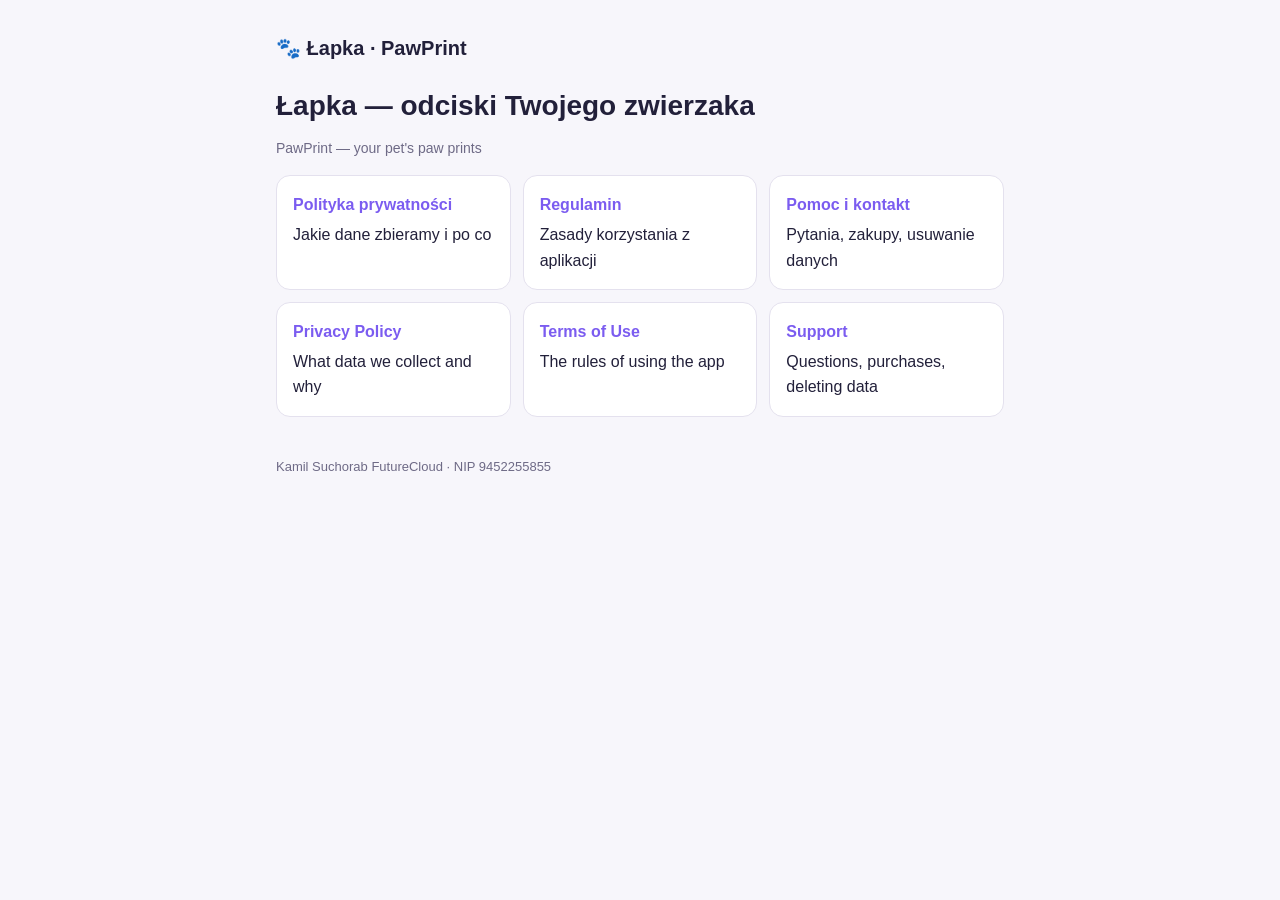
==== index.html @ 917d4a0d "Strony: 2026-11-10" ====
<!doctype html>
<html lang="pl">
<head>
  <meta charset="utf-8">
  <meta name="viewport" content="width=device-width, initial-scale=1">
  <title>Łapka · PawPrint</title>
  <link rel="stylesheet" href="style.css">
</head>
<body>
<main>
  <header><a class="brand" href="./">🐾 Łapka · PawPrint</a></header>
  <h1>Łapka — odciski Twojego zwierzaka</h1>
  <p class="muted">PawPrint — your pet's paw prints</p>
  <div class="cards">
    <a href="pl/privacy.html"><strong>Polityka prywatności</strong>Jakie dane zbieramy i po co</a>
    <a href="pl/terms.html"><strong>Regulamin</strong>Zasady korzystania z aplikacji</a>
    <a href="pl/support.html"><strong>Pomoc i kontakt</strong>Pytania, zakupy, usuwanie danych</a>
    <a href="en/privacy.html"><strong>Privacy Policy</strong>What data we collect and why</a>
    <a href="en/terms.html"><strong>Terms of Use</strong>The rules of using the app</a>
    <a href="en/support.html"><strong>Support</strong>Questions, purchases, deleting data</a>
  </div>
  <footer>Kamil Suchorab FutureCloud · NIP 9452255855</footer>
</main>
</body>
</html>
---- style.css ----
:root {
  --bg: #f7f6fb;
  --panel: #ffffff;
  --fg: #22203a;
  --muted: #6e6a86;
  --line: #e4e1ee;
  --accent: #7b5cf0;
  --todo: #fff1b8;
  color-scheme: light dark;
}
@media (prefers-color-scheme: dark) {
  :root { --bg: #15141c; --panel: #1f1d29; --fg: #ecebf3; --muted: #a19db5; --line: #322f40; --accent: #a48cff; --todo: #5a4a10; }
}
* { box-sizing: border-box; }
body {
  margin: 0;
  background: var(--bg);
  color: var(--fg);
  font: 16px/1.6 -apple-system, BlinkMacSystemFont, "SF Pro Text", "Segoe UI", Roboto, sans-serif;
}
main { max-width: 760px; margin: 0 auto; padding: 32px 16px 64px; }
header { display: flex; justify-content: space-between; align-items: center; gap: 12px; margin-bottom: 24px; }
header a.brand { font-weight: 700; font-size: 20px; color: var(--fg); text-decoration: none; }
nav { display: flex; flex-wrap: wrap; gap: 14px; font-size: 14px; }
a { color: var(--accent); }
h1 { font-size: 28px; line-height: 1.25; margin: 0 0 6px; }
h2 { font-size: 19px; margin: 32px 0 8px; }
.muted { color: var(--muted); font-size: 14px; }
section { background: var(--panel); border: 1px solid var(--line); border-radius: 14px; padding: 4px 20px 16px; margin-top: 16px; }
table { width: 100%; border-collapse: collapse; font-size: 15px; }
th, td { text-align: left; padding: 8px 6px; border-bottom: 1px solid var(--line); vertical-align: top; }
th { color: var(--muted); font-weight: 600; font-size: 13px; }
.todo { background: var(--todo); padding: 0 4px; border-radius: 4px; font-weight: 600; }
.cards { display: grid; grid-template-columns: repeat(auto-fit, minmax(200px, 1fr)); gap: 12px; margin-top: 16px; }
.cards a { display: block; background: var(--panel); border: 1px solid var(--line); border-radius: 14px; padding: 16px; text-decoration: none; color: var(--fg); }
.cards a strong { display: block; color: var(--accent); margin-bottom: 4px; }
footer { margin-top: 40px; color: var(--muted); font-size: 13px; }
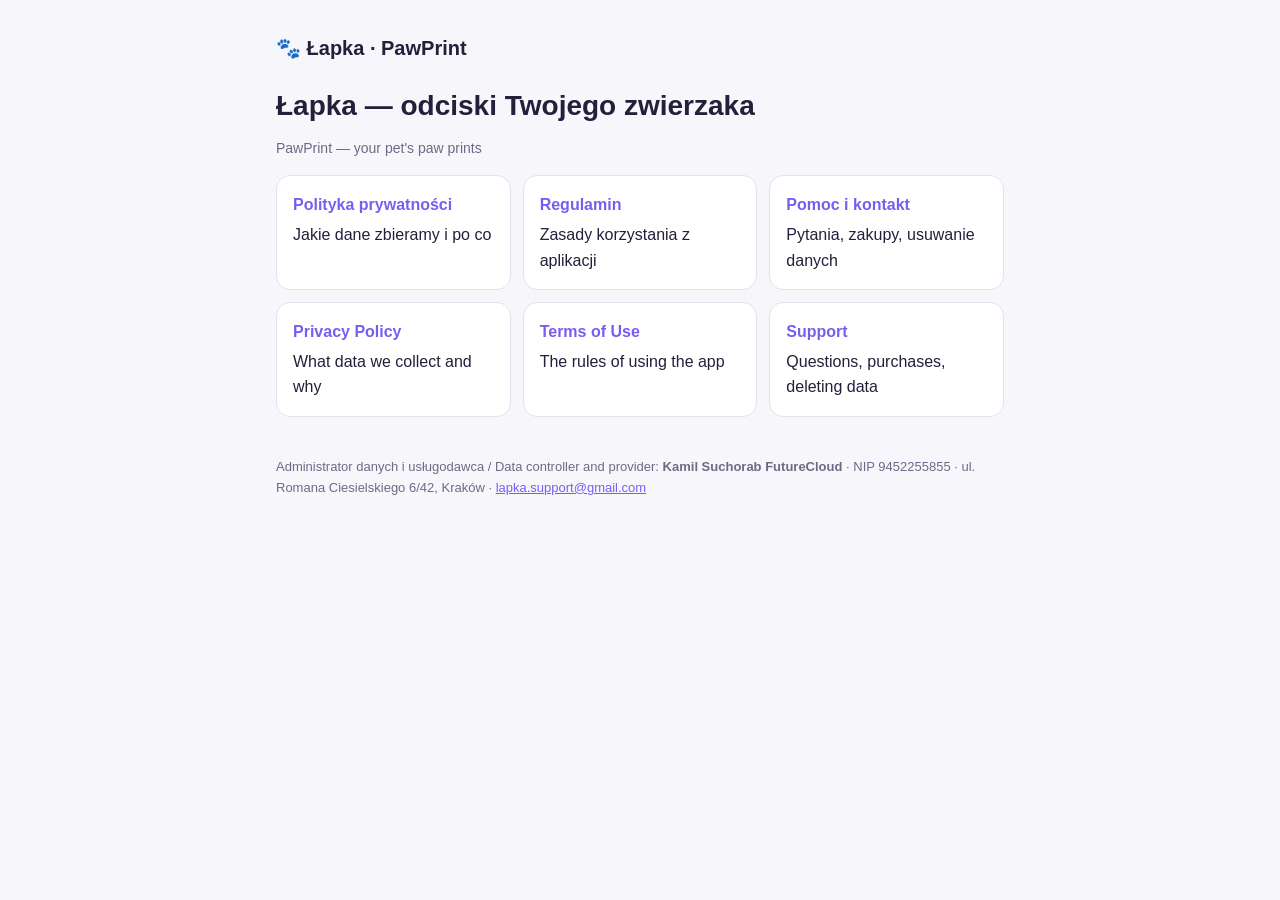
==== commit ed59495e: "Strony: 2026-11-10" ====
--- a/index.html
+++ b/index.html
@@ -19,7 +19,7 @@
     <a href="en/terms.html"><strong>Terms of Use</strong>The rules of using the app</a>
     <a href="en/support.html"><strong>Support</strong>Questions, purchases, deleting data</a>
   </div>
-  <footer>Kamil Suchorab FutureCloud · NIP 9452255855</footer>
+  <footer>Administrator danych i usługodawca / Data controller and provider: <strong>Kamil Suchorab FutureCloud</strong> · NIP 9452255855 · ul. Romana Ciesielskiego 6/42, Kraków · <a href="mailto:lapka.support@gmail.com">lapka.support@gmail.com</a></footer>
 </main>
 </body>
 </html>
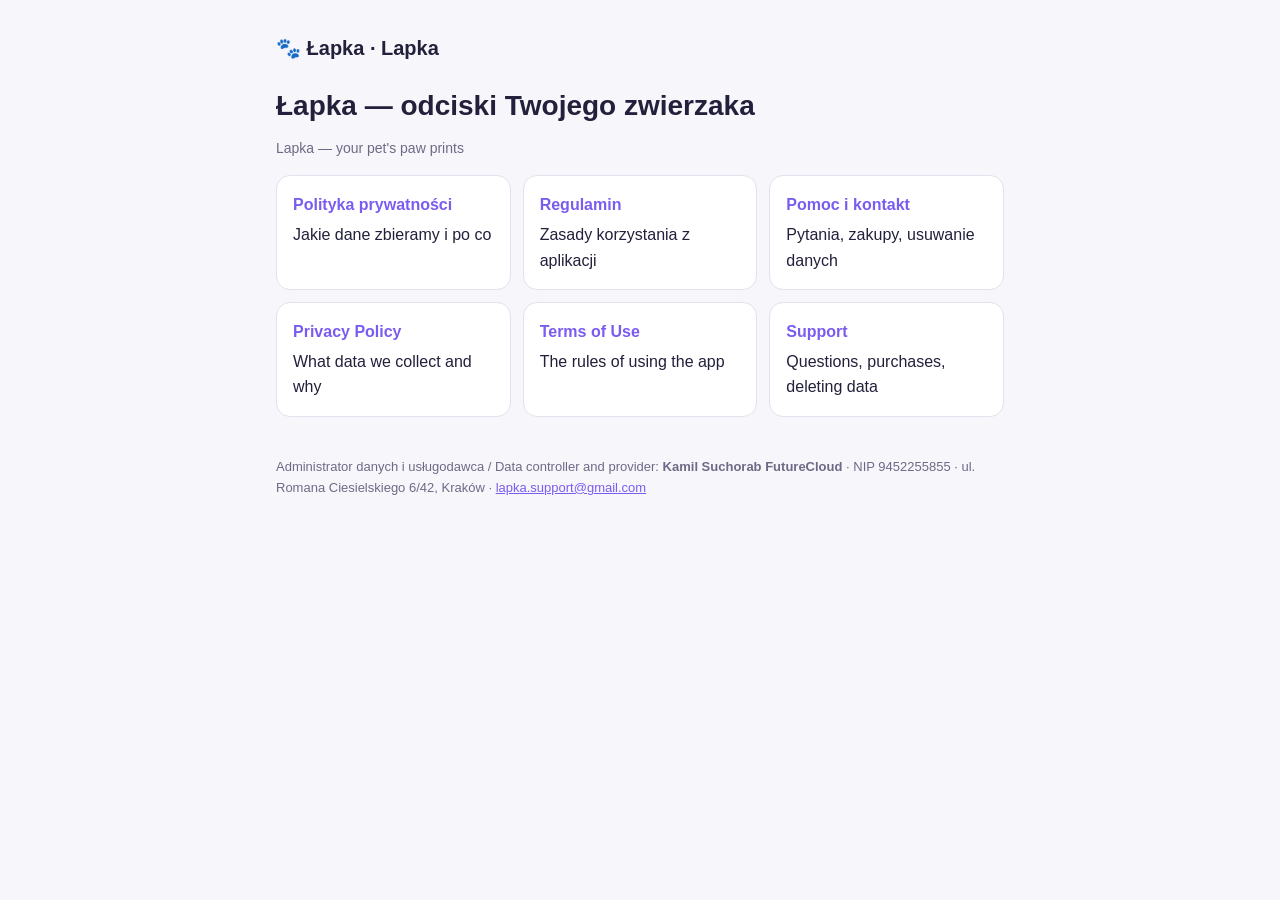
==== commit c7481c25: "Strony: 2026-11-12" ====
--- a/index.html
+++ b/index.html
@@ -3,14 +3,14 @@
 <head>
   <meta charset="utf-8">
   <meta name="viewport" content="width=device-width, initial-scale=1">
-  <title>Łapka · PawPrint</title>
+  <title>Łapka · Lapka</title>
   <link rel="stylesheet" href="style.css">
 </head>
 <body>
 <main>
-  <header><a class="brand" href="./">🐾 Łapka · PawPrint</a></header>
+  <header><a class="brand" href="./">🐾 Łapka · Lapka</a></header>
   <h1>Łapka — odciski Twojego zwierzaka</h1>
-  <p class="muted">PawPrint — your pet's paw prints</p>
+  <p class="muted">Lapka — your pet's paw prints</p>
   <div class="cards">
     <a href="pl/privacy.html"><strong>Polityka prywatności</strong>Jakie dane zbieramy i po co</a>
     <a href="pl/terms.html"><strong>Regulamin</strong>Zasady korzystania z aplikacji</a>
